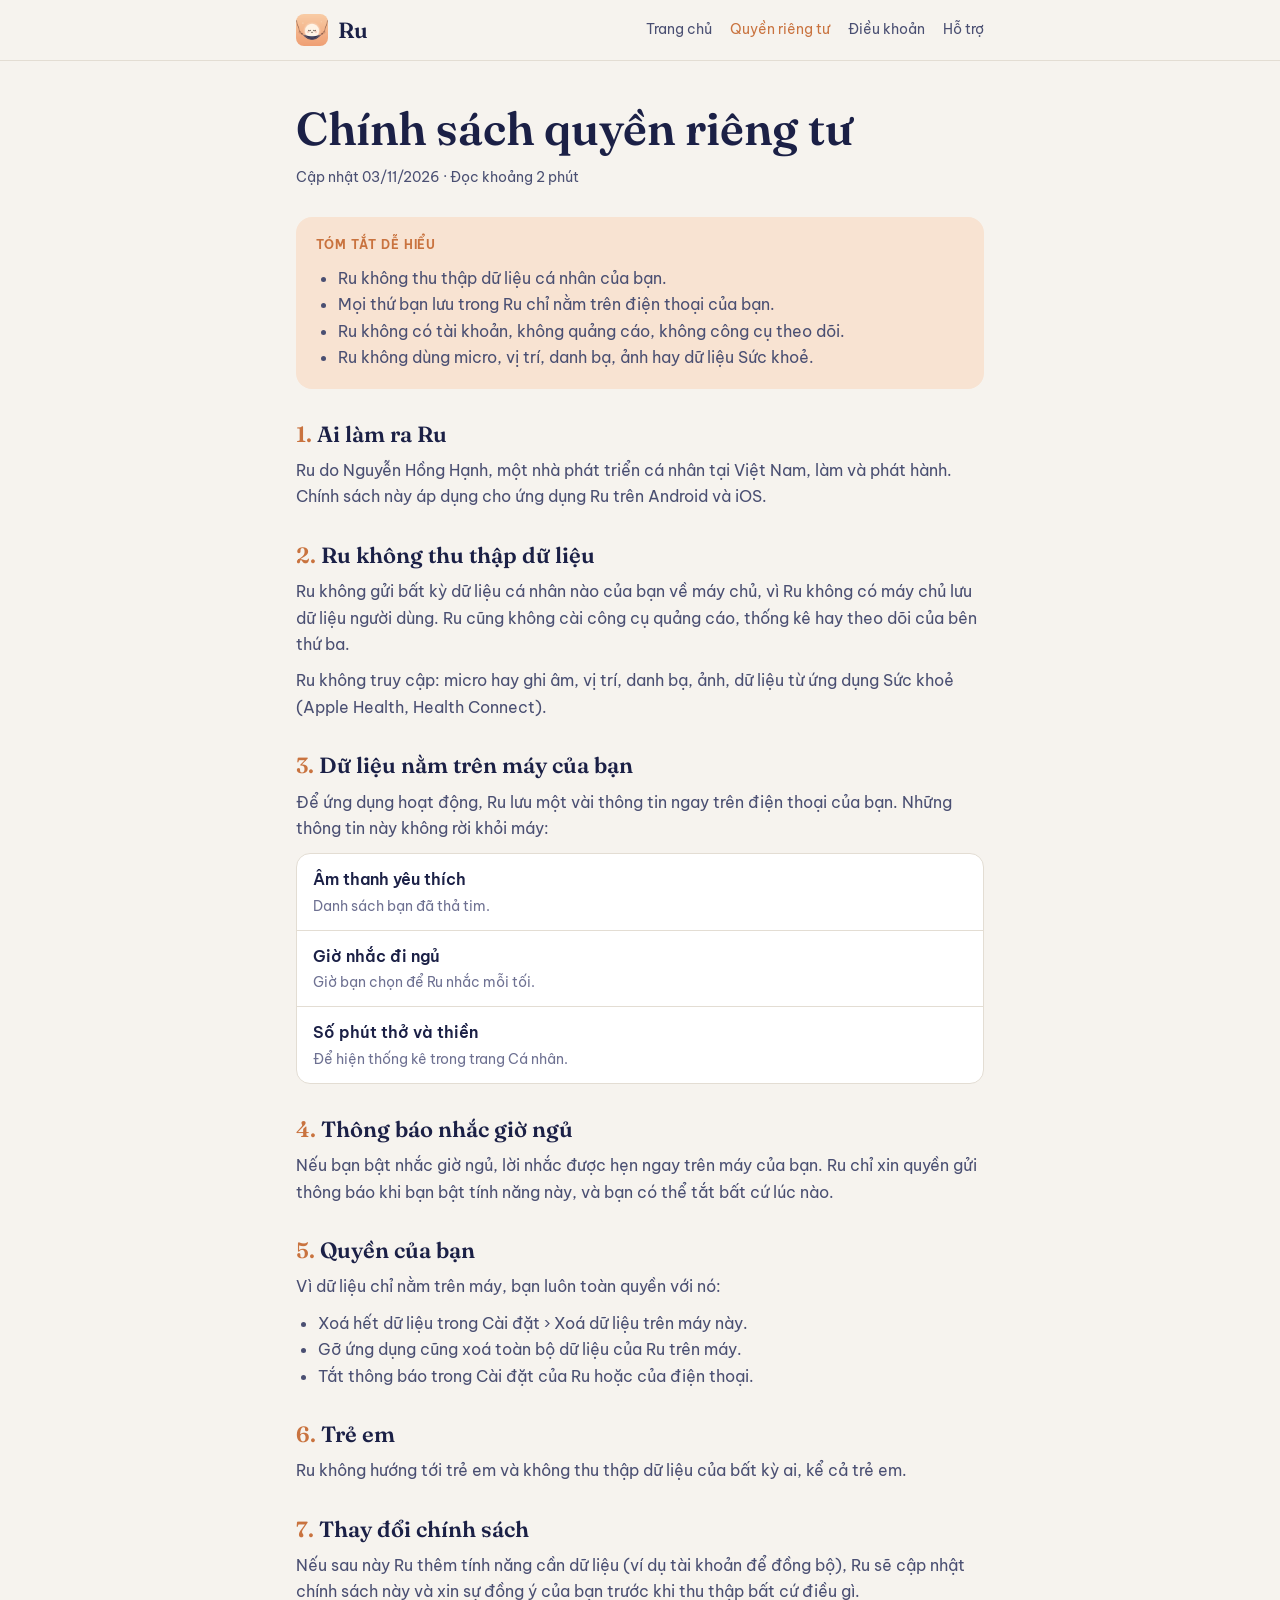
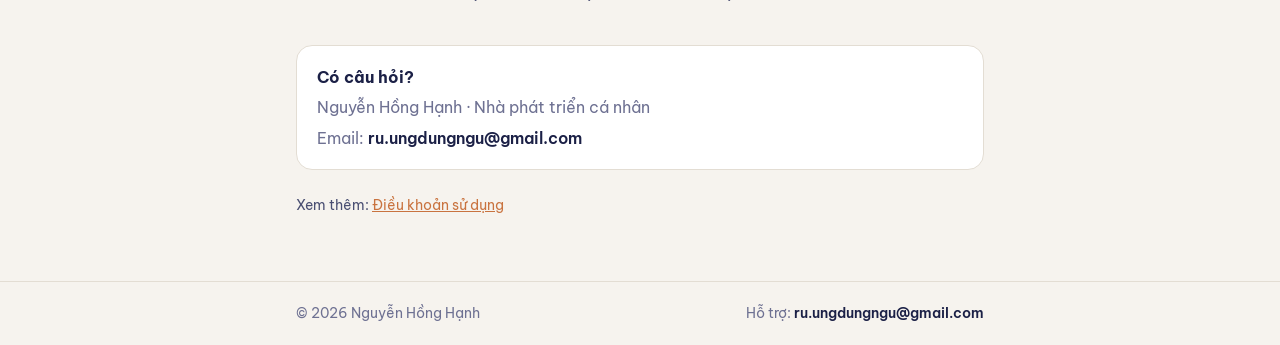
==== privacy.html @ 9fdb12fc "Add files via upload" ====
<!doctype html><html lang="vi"><head><meta charset="utf-8"><meta name="viewport" content="width=device-width,initial-scale=1,viewport-fit=cover"><title>Chính sách quyền riêng tư – Ru</title><meta name="claude:viewport-fit-sides" content="cover"><meta name="description" content="Chính sách quyền riêng tư của ứng dụng Ru."><link rel="icon" href="favicon.png"><link rel="preconnect" href="https://fonts.googleapis.com"><link rel="preconnect" href="https://fonts.gstatic.com" crossorigin><link rel="stylesheet" href="https://fonts.googleapis.com/css2?family=Be+Vietnam+Pro:wght@400;600&family=Fraunces:opsz,wght@9..144,600&display=swap"><link rel="stylesheet" href="style.css"></head><body><header class="top"><div class="wrap"><a class="brand" href="index.html"><img src="icon-192.png" alt="">Ru</a><nav aria-label="Trang"><a href="index.html">Trang chủ</a><a href="privacy.html" aria-current="page">Quyền riêng tư</a><a href="terms.html">Điều khoản</a><a href="support.html">Hỗ trợ</a></nav></div></header><main><div class="wrap"><article class="doc"><h1>Chính sách quyền riêng tư</h1><p class="meta">Cập nhật 03/11/2026 · Đọc khoảng 2 phút</p><div class="summary"><strong>Tóm tắt dễ hiểu</strong><ul><li>Ru không thu thập dữ liệu cá nhân của bạn.</li><li>Mọi thứ bạn lưu trong Ru chỉ nằm trên điện thoại của bạn.</li><li>Ru không có tài khoản, không quảng cáo, không công cụ theo dõi.</li><li>Ru không dùng micro, vị trí, danh bạ, ảnh hay dữ liệu Sức khoẻ.</li></ul></div><section><h2><span class="n">1.</span> Ai làm ra Ru</h2><p>Ru do Nguyễn Hồng Hạnh, một nhà phát triển cá nhân tại Việt Nam, làm và phát hành. Chính sách này áp dụng cho ứng dụng Ru trên Android và iOS.</p></section><section><h2><span class="n">2.</span> Ru không thu thập dữ liệu</h2><p>Ru không gửi bất kỳ dữ liệu cá nhân nào của bạn về máy chủ, vì Ru không có máy chủ lưu dữ liệu người dùng. Ru cũng không cài công cụ quảng cáo, thống kê hay theo dõi của bên thứ ba.</p><p>Ru không truy cập: micro hay ghi âm, vị trí, danh bạ, ảnh, dữ liệu từ ứng dụng Sức khoẻ (Apple Health, Health Connect).</p></section><section><h2><span class="n">3.</span> Dữ liệu nằm trên máy của bạn</h2><p>Để ứng dụng hoạt động, Ru lưu một vài thông tin ngay trên điện thoại của bạn. Những thông tin này không rời khỏi máy:</p><div class="data"><div><b>Âm thanh yêu thích</b><span>Danh sách bạn đã thả tim.</span></div><div><b>Giờ nhắc đi ngủ</b><span>Giờ bạn chọn để Ru nhắc mỗi tối.</span></div><div><b>Số phút thở và thiền</b><span>Để hiện thống kê trong trang Cá nhân.</span></div></div></section><section><h2><span class="n">4.</span> Thông báo nhắc giờ ngủ</h2><p>Nếu bạn bật nhắc giờ ngủ, lời nhắc được hẹn ngay trên máy của bạn. Ru chỉ xin quyền gửi thông báo khi bạn bật tính năng này, và bạn có thể tắt bất cứ lúc nào.</p></section><section><h2><span class="n">5.</span> Quyền của bạn</h2><p>Vì dữ liệu chỉ nằm trên máy, bạn luôn toàn quyền với nó:</p><ul><li>Xoá hết dữ liệu trong Cài đặt › Xoá dữ liệu trên máy này.</li><li>Gỡ ứng dụng cũng xoá toàn bộ dữ liệu của Ru trên máy.</li><li>Tắt thông báo trong Cài đặt của Ru hoặc của điện thoại.</li></ul></section><section><h2><span class="n">6.</span> Trẻ em</h2><p>Ru không hướng tới trẻ em và không thu thập dữ liệu của bất kỳ ai, kể cả trẻ em.</p></section><section><h2><span class="n">7.</span> Thay đổi chính sách</h2><p>Nếu sau này Ru thêm tính năng cần dữ liệu (ví dụ tài khoản để đồng bộ), Ru sẽ cập nhật chính sách này và xin sự đồng ý của bạn trước khi thu thập bất cứ điều gì.</p></section><div class="contact"><b>Có câu hỏi?</b><p>Nguyễn Hồng Hạnh · Nhà phát triển cá nhân</p><p>Email: <span class="mail">ru.ungdungngu@gmail.com</span></p></div><p class="meta" style="margin-top:24px">Xem thêm: <a href="terms.html">Điều khoản sử dụng</a></p></article></div></main><footer><div class="wrap"><span>© 2026 Nguyễn Hồng Hạnh</span><span>Hỗ trợ: <span class="mail">ru.ungdungngu@gmail.com</span></span></div></footer></body></html>
---- style.css ----
:root{
 /* Layout: một cột đọc ~64 ký tự, đầu trang là trăng nằm võng trên nền đêm */
 --bg:#f6f3ee; --surface:#ffffff; --ink:#1b2046; --ink-2:#4a4f72; --ink-3:#6e7192; --line:#e3ddd3; --accent:#c9733f; --accent-soft:#f8e3d2;
 --display:'Fraunces',Georgia,'Times New Roman',serif; --body:'Be Vietnam Pro',system-ui,-apple-system,'Segoe UI',sans-serif;
}
@media (prefers-color-scheme: dark){:root:not([data-theme="light"]){--bg:#0f1324;--surface:#181d33;--ink:#ede8e0;--ink-2:#cfcbdd;--ink-3:#a8a6bc;--line:#2e3554;--accent:#f5b98a;--accent-soft:rgba(245,185,138,.14);color-scheme:dark}}
:root[data-theme="dark"]{--bg:#0f1324;--surface:#181d33;--ink:#ede8e0;--ink-2:#cfcbdd;--ink-3:#a8a6bc;--line:#2e3554;--accent:#f5b98a;--accent-soft:rgba(245,185,138,.14);color-scheme:dark}
*{box-sizing:border-box}
body{margin:0;background:var(--bg);color:var(--ink);font:400 16px/1.65 var(--body);-webkit-font-smoothing:antialiased}
.wrap{max-width:720px;margin:0 auto;padding-left:max(16px,env(safe-area-inset-left,0px));padding-right:max(16px,env(safe-area-inset-right,0px));padding-block:0}
header.top{border-bottom:1px solid var(--line)}
header.top .wrap{display:flex;align-items:center;justify-content:space-between;gap:16px;padding-block:14px;flex-wrap:wrap}
.brand{display:flex;align-items:center;gap:10px;color:var(--ink);text-decoration:none;font:600 22px/1 var(--display)}
.brand img{width:32px;height:32px;border-radius:8px}
nav{display:flex;gap:18px;flex-wrap:wrap}
nav a{color:var(--ink-2);text-decoration:none;font-size:14px}
nav a[aria-current="page"],nav a:hover{color:var(--accent)}
a{color:var(--accent)}
a:focus-visible{outline:2px solid var(--accent);outline-offset:3px;border-radius:4px}
h1,h2,h3{font-family:var(--display);font-weight:600;line-height:1.2;text-wrap:balance;margin:0}
h1{font-size:clamp(32px,6vw,46px)}
h2{font-size:22px}
h3{font-size:18px}
main{padding-block:40px 64px}
.lead{color:var(--ink-2);font-size:18px;margin:12px 0 0}
.meta{color:var(--ink-3);font-size:14px;margin:8px 0 0}
.hero{display:grid;grid-template-columns:auto 1fr;gap:28px;align-items:center;padding-block:24px 8px}
.hero img{width:140px;height:140px;border-radius:32px;max-width:100%}
.hero .soon{display:inline-block;margin-top:18px;padding:8px 14px;border-radius:999px;background:var(--accent-soft);color:var(--ink);font-size:14px;font-weight:600}
@media (max-width:560px){.hero{grid-template-columns:1fr}.hero img{width:104px;height:104px;border-radius:24px}}
.features{display:grid;grid-template-columns:repeat(2,minmax(0,1fr));gap:28px 32px;margin-top:48px}
@media (max-width:560px){.features{grid-template-columns:1fr}}
.feature h3{margin-bottom:6px}
.feature p{margin:0;color:var(--ink-2)}
.feature .k{font-size:12px;letter-spacing:.08em;text-transform:uppercase;color:var(--accent);font-weight:600;margin-bottom:6px;display:block}
.summary{margin:28px 0 8px;padding:18px 20px;border-radius:16px;background:var(--accent-soft)}
.summary strong{display:block;font-size:12px;letter-spacing:.08em;text-transform:uppercase;color:var(--accent);margin-bottom:8px}
.summary ul{margin:0;padding-left:20px}
.doc section{margin-top:32px}
.doc section h2 .n{color:var(--accent)}
.doc p,.doc li{color:var(--ink-2)}
.doc p{margin:10px 0 0}
.doc ul{margin:10px 0 0;padding-left:22px}
.data{margin-top:12px;border:1px solid var(--line);border-radius:14px;background:var(--surface)}
.data div{padding:12px 16px;display:grid;gap:2px}
.data div+div{border-top:1px solid var(--line)}
.data b{color:var(--ink);font-weight:600}
.data span{color:var(--ink-3);font-size:14px}
.contact{margin-top:40px;padding:18px 20px;border:1px solid var(--line);border-radius:16px;background:var(--surface)}
.contact p{margin:4px 0 0;color:var(--ink-3)}
.mail{font-weight:600;color:var(--ink);user-select:all}
.faq details{border-bottom:1px solid var(--line);padding-block:14px}
.faq summary{cursor:pointer;font-weight:600;color:var(--ink)}
.faq details p{margin:8px 0 0;color:var(--ink-2)}
ol.steps{padding-left:22px;color:var(--ink-2)}
footer{border-top:1px solid var(--line);color:var(--ink-3);font-size:14px}
footer .wrap{padding-block:20px;display:flex;justify-content:space-between;gap:12px;flex-wrap:wrap}
@media (prefers-reduced-motion:no-preference){a{transition:color .15s}}
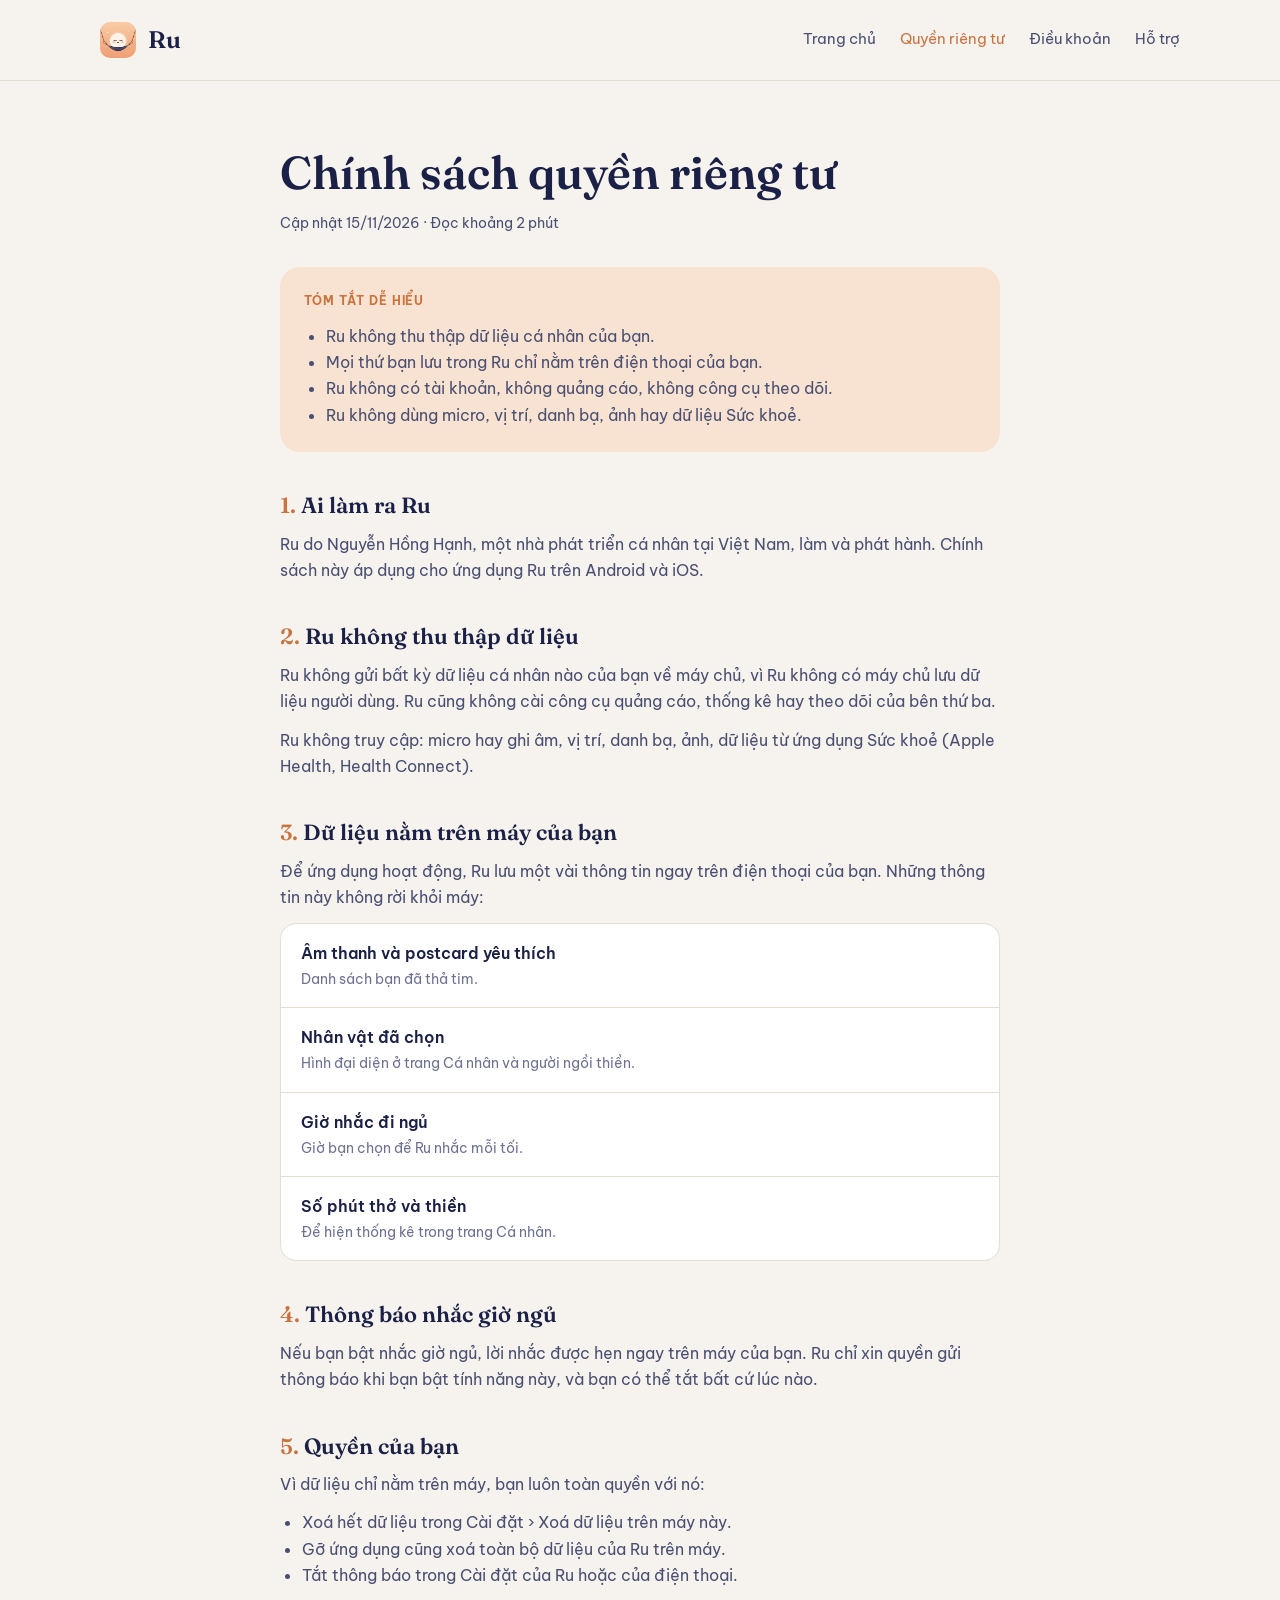
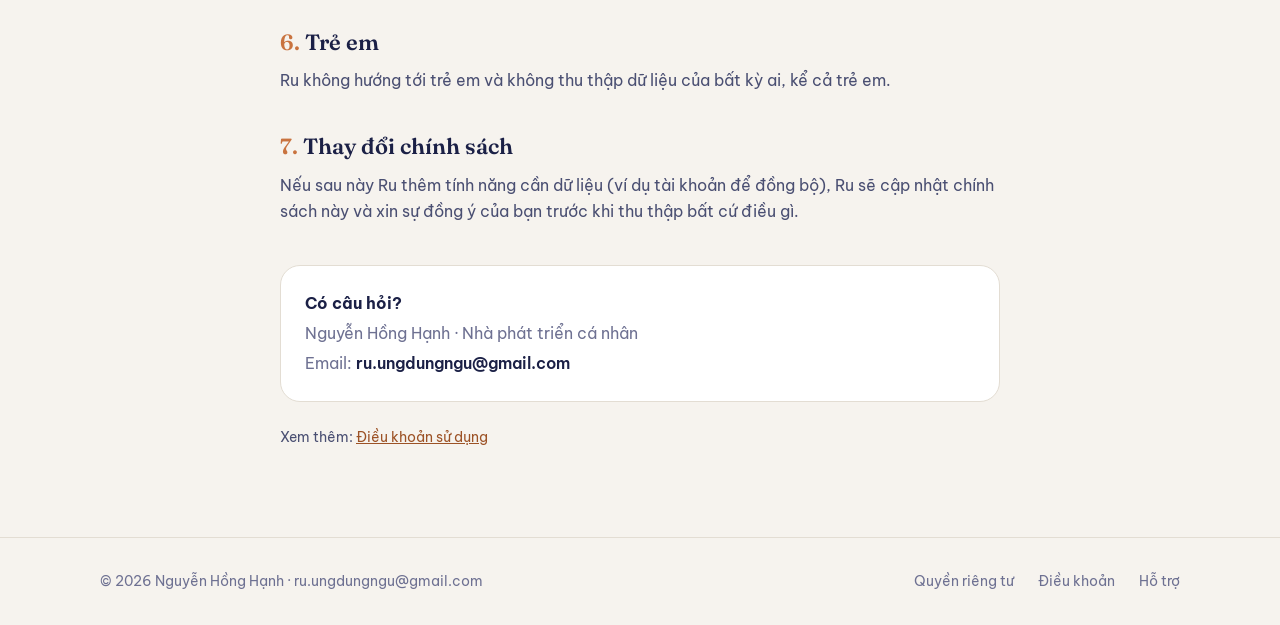
==== commit cf3f75a2: "Add files via upload" ====
--- a/privacy.html
+++ b/privacy.html
@@ -1 +1,86 @@
-<!doctype html><html lang="vi"><head><meta charset="utf-8"><meta name="viewport" content="width=device-width,initial-scale=1,viewport-fit=cover"><title>Chính sách quyền riêng tư – Ru</title><meta name="claude:viewport-fit-sides" content="cover"><meta name="description" content="Chính sách quyền riêng tư của ứng dụng Ru."><link rel="icon" href="favicon.png"><link rel="preconnect" href="https://fonts.googleapis.com"><link rel="preconnect" href="https://fonts.gstatic.com" crossorigin><link rel="stylesheet" href="https://fonts.googleapis.com/css2?family=Be+Vietnam+Pro:wght@400;600&family=Fraunces:opsz,wght@9..144,600&display=swap"><link rel="stylesheet" href="style.css"></head><body><header class="top"><div class="wrap"><a class="brand" href="index.html"><img src="icon-192.png" alt="">Ru</a><nav aria-label="Trang"><a href="index.html">Trang chủ</a><a href="privacy.html" aria-current="page">Quyền riêng tư</a><a href="terms.html">Điều khoản</a><a href="support.html">Hỗ trợ</a></nav></div></header><main><div class="wrap"><article class="doc"><h1>Chính sách quyền riêng tư</h1><p class="meta">Cập nhật 03/11/2026 · Đọc khoảng 2 phút</p><div class="summary"><strong>Tóm tắt dễ hiểu</strong><ul><li>Ru không thu thập dữ liệu cá nhân của bạn.</li><li>Mọi thứ bạn lưu trong Ru chỉ nằm trên điện thoại của bạn.</li><li>Ru không có tài khoản, không quảng cáo, không công cụ theo dõi.</li><li>Ru không dùng micro, vị trí, danh bạ, ảnh hay dữ liệu Sức khoẻ.</li></ul></div><section><h2><span class="n">1.</span> Ai làm ra Ru</h2><p>Ru do Nguyễn Hồng Hạnh, một nhà phát triển cá nhân tại Việt Nam, làm và phát hành. Chính sách này áp dụng cho ứng dụng Ru trên Android và iOS.</p></section><section><h2><span class="n">2.</span> Ru không thu thập dữ liệu</h2><p>Ru không gửi bất kỳ dữ liệu cá nhân nào của bạn về máy chủ, vì Ru không có máy chủ lưu dữ liệu người dùng. Ru cũng không cài công cụ quảng cáo, thống kê hay theo dõi của bên thứ ba.</p><p>Ru không truy cập: micro hay ghi âm, vị trí, danh bạ, ảnh, dữ liệu từ ứng dụng Sức khoẻ (Apple Health, Health Connect).</p></section><section><h2><span class="n">3.</span> Dữ liệu nằm trên máy của bạn</h2><p>Để ứng dụng hoạt động, Ru lưu một vài thông tin ngay trên điện thoại của bạn. Những thông tin này không rời khỏi máy:</p><div class="data"><div><b>Âm thanh yêu thích</b><span>Danh sách bạn đã thả tim.</span></div><div><b>Giờ nhắc đi ngủ</b><span>Giờ bạn chọn để Ru nhắc mỗi tối.</span></div><div><b>Số phút thở và thiền</b><span>Để hiện thống kê trong trang Cá nhân.</span></div></div></section><section><h2><span class="n">4.</span> Thông báo nhắc giờ ngủ</h2><p>Nếu bạn bật nhắc giờ ngủ, lời nhắc được hẹn ngay trên máy của bạn. Ru chỉ xin quyền gửi thông báo khi bạn bật tính năng này, và bạn có thể tắt bất cứ lúc nào.</p></section><section><h2><span class="n">5.</span> Quyền của bạn</h2><p>Vì dữ liệu chỉ nằm trên máy, bạn luôn toàn quyền với nó:</p><ul><li>Xoá hết dữ liệu trong Cài đặt › Xoá dữ liệu trên máy này.</li><li>Gỡ ứng dụng cũng xoá toàn bộ dữ liệu của Ru trên máy.</li><li>Tắt thông báo trong Cài đặt của Ru hoặc của điện thoại.</li></ul></section><section><h2><span class="n">6.</span> Trẻ em</h2><p>Ru không hướng tới trẻ em và không thu thập dữ liệu của bất kỳ ai, kể cả trẻ em.</p></section><section><h2><span class="n">7.</span> Thay đổi chính sách</h2><p>Nếu sau này Ru thêm tính năng cần dữ liệu (ví dụ tài khoản để đồng bộ), Ru sẽ cập nhật chính sách này và xin sự đồng ý của bạn trước khi thu thập bất cứ điều gì.</p></section><div class="contact"><b>Có câu hỏi?</b><p>Nguyễn Hồng Hạnh · Nhà phát triển cá nhân</p><p>Email: <span class="mail">ru.ungdungngu@gmail.com</span></p></div><p class="meta" style="margin-top:24px">Xem thêm: <a href="terms.html">Điều khoản sử dụng</a></p></article></div></main><footer><div class="wrap"><span>© 2026 Nguyễn Hồng Hạnh</span><span>Hỗ trợ: <span class="mail">ru.ungdungngu@gmail.com</span></span></div></footer></body></html>+<!doctype html>
+<html lang="vi">
+<head>
+<meta charset="utf-8">
+<meta name="viewport" content="width=device-width, initial-scale=1">
+<title>Quyền riêng tư – Ru</title>
+<meta name="description" content="Ru lưu mọi dữ liệu ngay trên điện thoại của bạn, không thu thập hay gửi đi bất kỳ thông tin cá nhân nào.">
+<meta name="color-scheme" content="dark light">
+<meta name="theme-color" content="#0b0e1b" media="(prefers-color-scheme: dark)">
+<meta name="theme-color" content="#f6f3ee" media="(prefers-color-scheme: light)">
+<meta property="og:title" content="Quyền riêng tư – Ru">
+<meta property="og:description" content="Ru lưu mọi dữ liệu ngay trên điện thoại của bạn, không thu thập hay gửi đi bất kỳ thông tin cá nhân nào.">
+<meta property="og:type" content="website">
+<meta property="og:image" content="img/icon.png">
+<link rel="icon" type="image/png" href="favicon.png">
+<link rel="apple-touch-icon" href="img/icon.png">
+<link rel="preconnect" href="https://fonts.googleapis.com">
+<link rel="preconnect" href="https://fonts.gstatic.com" crossorigin>
+<link rel="stylesheet" href="https://fonts.googleapis.com/css2?family=Be+Vietnam+Pro:wght@400;500;600&amp;family=Fraunces:opsz,wght@9..144,400;9..144,600&amp;display=swap">
+<style>
+:root{--page:#0b0e1b}
+.wp{--bg:#0b0e1b;--bg2:#0f1324;--sf:#181d33;--bd:#2e3554;--tx:#ede8e0;--tx2:#cfcbdd;--tx3:#a8a6bc;--ac:#f5b98a;--acs:rgba(245,185,138,.12);--on:#2a1a10;--link:#f5b98a}
+@media (prefers-color-scheme: light){
+ :root{--page:#f6f3ee}
+ .wp{--bg:#f6f3ee;--bg2:#efe8dd;--sf:#ffffff;--bd:#e3ddd3;--tx:#1b2046;--tx2:#4a4f72;--tx3:#6e7192;--ac:#c9733f;--acs:#f8e3d2;--on:#ffffff;--link:#9c5226}
+}
+html,body{overflow-x:clip}
+body{margin:0;background:var(--page)}
+.wp{
+ background:var(--bg);color:var(--tx);font-family:'Be Vietnam Pro',system-ui,sans-serif;font-size:16px;line-height:1.65;min-height:100vh;display:flex;flex-direction:column}
+.wp *{box-sizing:border-box}
+.wp .wrap{max-width:1120px;margin:0 auto;width:100%;padding-left:max(20px,env(safe-area-inset-left,0px));padding-right:max(20px,env(safe-area-inset-right,0px))}
+.wp .col{max-width:720px;margin:0 auto}
+.wp a{color:var(--link)}
+.wp nav.top{border-bottom:1px solid var(--bd)}
+.wp nav.top .wrap{display:flex;align-items:center;justify-content:space-between;gap:16px;padding-block:20px;flex-wrap:wrap}
+.wp .brand{display:flex;align-items:center;gap:12px;font-family:'Fraunces',Georgia,serif;font-weight:600;font-size:24px;color:var(--tx);text-decoration:none}
+.wp .brand img{width:36px;height:36px;border-radius:10px}
+.wp .links{display:flex;align-items:center;gap:24px;font-size:15px}
+.wp .links a{color:var(--tx2);text-decoration:none}
+.wp .links a[aria-current="page"]{color:var(--ac)}
+.wp main{padding-block:64px 88px}
+.wp h1,.wp h2{font-family:'Fraunces',Georgia,serif;font-weight:600;margin:0;line-height:1.2}
+.wp h1{font-size:clamp(32px,4vw,46px)}
+.wp h2{font-size:22px}
+.wp .lead{color:var(--tx2);font-size:18px;margin:12px 0 0}
+.wp .meta{color:var(--tx3);font-size:14px;margin:8px 0 0}
+.wp .summary{margin:32px 0 0;padding:24px;border-radius:20px;background:var(--acs)}
+.wp .summary strong{display:block;font-size:12px;letter-spacing:.08em;text-transform:uppercase;color:var(--ac);margin-bottom:8px}
+.wp .summary ul{margin:0;padding-left:20px;color:var(--tx)}
+.wp .doc section{margin-top:40px}
+.wp .doc section h2 .n{color:var(--ac)}
+.wp .doc p,.wp .doc li{color:var(--tx2)}
+.wp .doc p{margin:12px 0 0}
+.wp .doc ul{margin:12px 0 0;padding-left:22px}
+.wp .data{margin-top:12px;border:1px solid var(--bd);border-radius:16px;background:var(--sf)}
+.wp .data div{padding:16px 20px;display:grid;gap:2px}
+.wp .data div+div{border-top:1px solid var(--bd)}
+.wp .data b{color:var(--tx);font-weight:600}
+.wp .data span{color:var(--tx3);font-size:14px}
+.wp .contact{margin-top:40px;padding:24px;border:1px solid var(--bd);border-radius:20px;background:var(--sf)}
+.wp .contact p{margin:4px 0 0;color:var(--tx3)}
+.wp .mail{font-weight:600;color:var(--tx);user-select:all}
+.wp .faq h2{margin-bottom:8px}
+.wp .faq details{border-bottom:1px solid var(--bd);padding-block:16px}
+.wp .faq summary{cursor:pointer;font-weight:600;color:var(--tx);list-style:none;display:flex;justify-content:space-between;gap:16px}
+.wp .faq summary::-webkit-details-marker{display:none}
+.wp .faq summary:after{content:"+";color:var(--ac);font-size:20px;line-height:1}
+.wp .faq details[open] summary:after{content:"–"}
+.wp .faq details p{margin:8px 0 0;color:var(--tx2)}
+.wp ol.steps{padding-left:22px;color:var(--tx2)}
+.wp footer{flex:1 0 auto;display:flex;flex-direction:column;justify-content:center;border-top:1px solid var(--bd);color:var(--tx3);font-size:14px}
+.wp footer .wrap{padding-block:32px;display:flex;justify-content:space-between;gap:16px 32px;flex-wrap:wrap}
+.wp footer .fl{display:flex;gap:24px;flex-wrap:wrap}
+.wp footer a{color:var(--tx3);text-decoration:none}
+@media (max-width:600px){.wp .links .tx{display:none}.wp main{padding-block:48px 64px}}
+</style>
+</head>
+<body>
+<div class="wp">
+ <nav class="top"><div class="wrap"><a class="brand" href="index.html"><img src="img/icon.png" alt="" width="36" height="36">Ru</a><div class="links"><a class="tx" href="index.html">Trang chủ</a><a class="tx" href="privacy.html" aria-current="page">Quyền riêng tư</a><a class="tx" href="terms.html">Điều khoản</a><a class="tx" href="support.html">Hỗ trợ</a></div></div></nav>
+ <main><div class="wrap"><div class="col"><article class="doc"><h1>Chính sách quyền riêng tư</h1><p class="meta">Cập nhật 15/11/2026 · Đọc khoảng 2 phút</p><div class="summary"><strong>Tóm tắt dễ hiểu</strong><ul><li>Ru không thu thập dữ liệu cá nhân của bạn.</li><li>Mọi thứ bạn lưu trong Ru chỉ nằm trên điện thoại của bạn.</li><li>Ru không có tài khoản, không quảng cáo, không công cụ theo dõi.</li><li>Ru không dùng micro, vị trí, danh bạ, ảnh hay dữ liệu Sức khoẻ.</li></ul></div><section><h2><span class="n">1.</span> Ai làm ra Ru</h2><p>Ru do Nguyễn Hồng Hạnh, một nhà phát triển cá nhân tại Việt Nam, làm và phát hành. Chính sách này áp dụng cho ứng dụng Ru trên Android và iOS.</p></section><section><h2><span class="n">2.</span> Ru không thu thập dữ liệu</h2><p>Ru không gửi bất kỳ dữ liệu cá nhân nào của bạn về máy chủ, vì Ru không có máy chủ lưu dữ liệu người dùng. Ru cũng không cài công cụ quảng cáo, thống kê hay theo dõi của bên thứ ba.</p><p>Ru không truy cập: micro hay ghi âm, vị trí, danh bạ, ảnh, dữ liệu từ ứng dụng Sức khoẻ (Apple Health, Health Connect).</p></section><section><h2><span class="n">3.</span> Dữ liệu nằm trên máy của bạn</h2><p>Để ứng dụng hoạt động, Ru lưu một vài thông tin ngay trên điện thoại của bạn. Những thông tin này không rời khỏi máy:</p><div class="data"><div><b>Âm thanh và postcard yêu thích</b><span>Danh sách bạn đã thả tim.</span></div><div><b>Nhân vật đã chọn</b><span>Hình đại diện ở trang Cá nhân và người ngồi thiền.</span></div><div><b>Giờ nhắc đi ngủ</b><span>Giờ bạn chọn để Ru nhắc mỗi tối.</span></div><div><b>Số phút thở và thiền</b><span>Để hiện thống kê trong trang Cá nhân.</span></div></div></section><section><h2><span class="n">4.</span> Thông báo nhắc giờ ngủ</h2><p>Nếu bạn bật nhắc giờ ngủ, lời nhắc được hẹn ngay trên máy của bạn. Ru chỉ xin quyền gửi thông báo khi bạn bật tính năng này, và bạn có thể tắt bất cứ lúc nào.</p></section><section><h2><span class="n">5.</span> Quyền của bạn</h2><p>Vì dữ liệu chỉ nằm trên máy, bạn luôn toàn quyền với nó:</p><ul><li>Xoá hết dữ liệu trong Cài đặt › Xoá dữ liệu trên máy này.</li><li>Gỡ ứng dụng cũng xoá toàn bộ dữ liệu của Ru trên máy.</li><li>Tắt thông báo trong Cài đặt của Ru hoặc của điện thoại.</li></ul></section><section><h2><span class="n">6.</span> Trẻ em</h2><p>Ru không hướng tới trẻ em và không thu thập dữ liệu của bất kỳ ai, kể cả trẻ em.</p></section><section><h2><span class="n">7.</span> Thay đổi chính sách</h2><p>Nếu sau này Ru thêm tính năng cần dữ liệu (ví dụ tài khoản để đồng bộ), Ru sẽ cập nhật chính sách này và xin sự đồng ý của bạn trước khi thu thập bất cứ điều gì.</p></section><div class="contact"><b>Có câu hỏi?</b><p>Nguyễn Hồng Hạnh · Nhà phát triển cá nhân</p><p>Email: <span class="mail">ru.ungdungngu@gmail.com</span></p></div><p class="meta" style="margin-top:24px">Xem thêm: <a href="terms.html">Điều khoản sử dụng</a></p></article></div></div></main>
+ <footer><div class="wrap"><span>© 2026 Nguyễn Hồng Hạnh · ru.ungdungngu@gmail.com</span><div class="fl"><a href="privacy.html">Quyền riêng tư</a><a href="terms.html">Điều khoản</a><a href="support.html">Hỗ trợ</a></div></div></footer>
+</div>
+</body>
+</html>
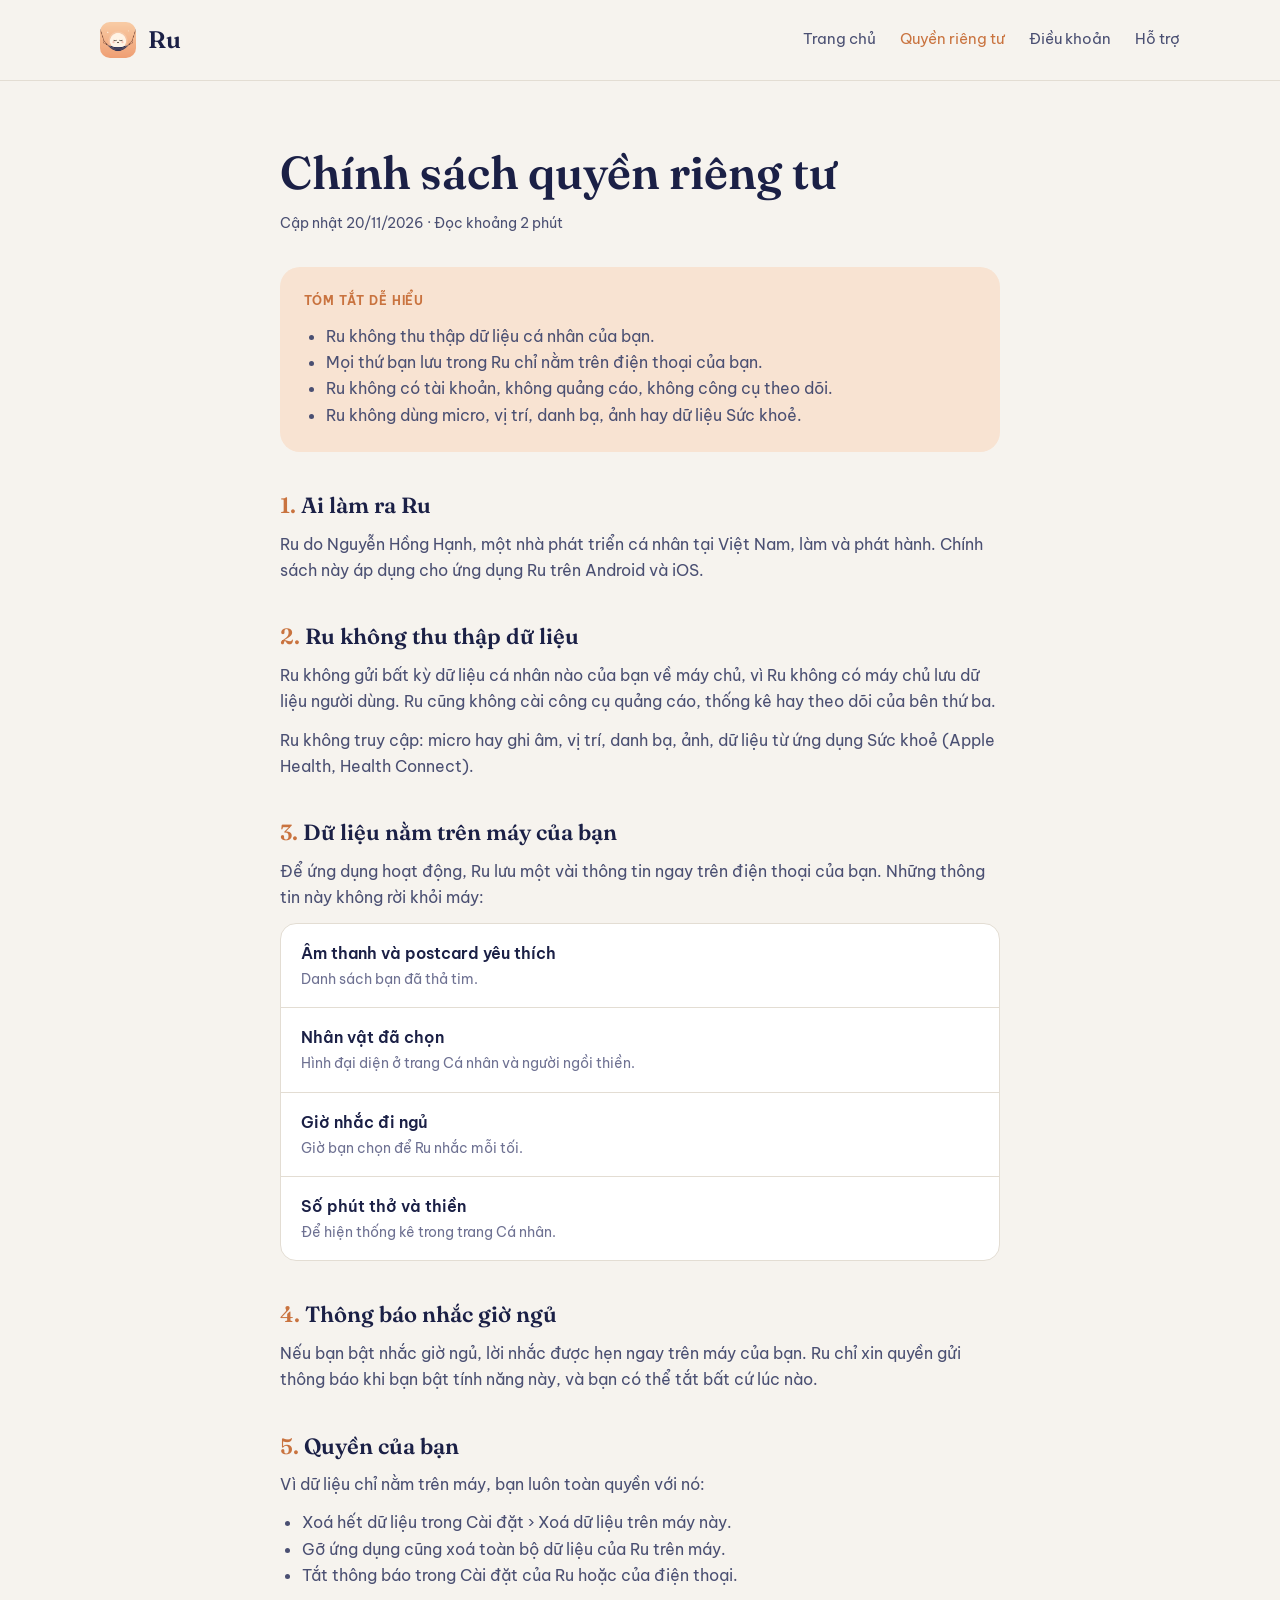
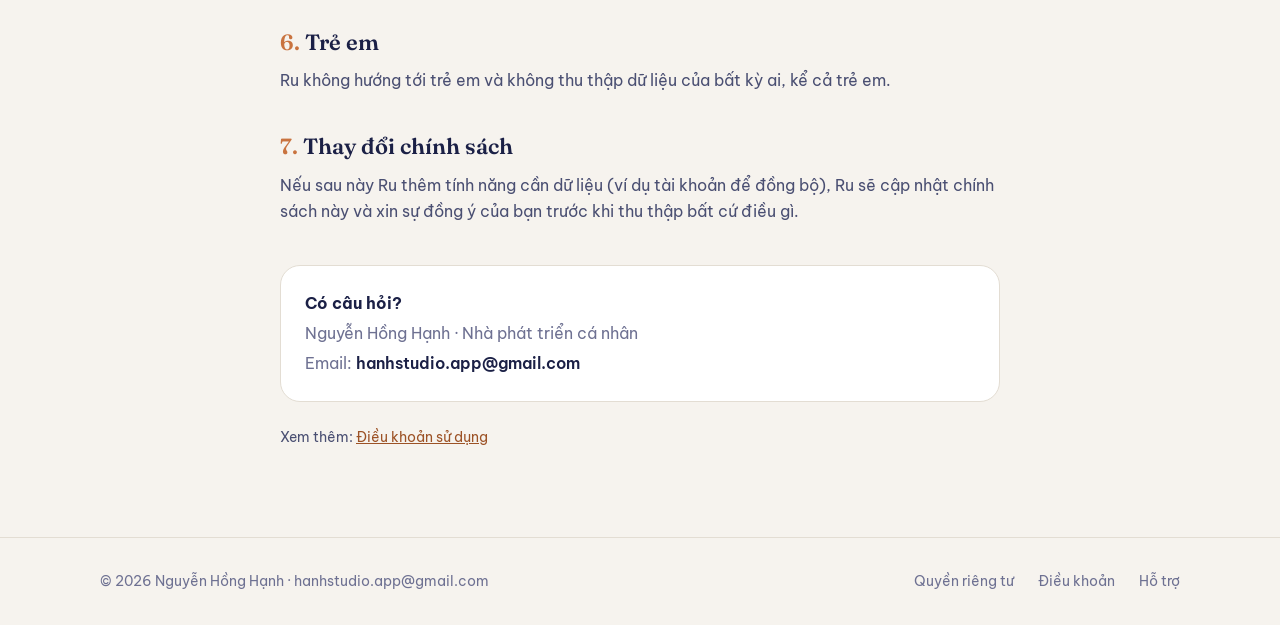
==== commit 23db5bd5: "Add files via upload" ====
--- a/privacy.html
+++ b/privacy.html
@@ -79,8 +79,8 @@
 <body>
 <div class="wp">
  <nav class="top"><div class="wrap"><a class="brand" href="index.html"><img src="img/icon.png" alt="" width="36" height="36">Ru</a><div class="links"><a class="tx" href="index.html">Trang chủ</a><a class="tx" href="privacy.html" aria-current="page">Quyền riêng tư</a><a class="tx" href="terms.html">Điều khoản</a><a class="tx" href="support.html">Hỗ trợ</a></div></div></nav>
- <main><div class="wrap"><div class="col"><article class="doc"><h1>Chính sách quyền riêng tư</h1><p class="meta">Cập nhật 15/11/2026 · Đọc khoảng 2 phút</p><div class="summary"><strong>Tóm tắt dễ hiểu</strong><ul><li>Ru không thu thập dữ liệu cá nhân của bạn.</li><li>Mọi thứ bạn lưu trong Ru chỉ nằm trên điện thoại của bạn.</li><li>Ru không có tài khoản, không quảng cáo, không công cụ theo dõi.</li><li>Ru không dùng micro, vị trí, danh bạ, ảnh hay dữ liệu Sức khoẻ.</li></ul></div><section><h2><span class="n">1.</span> Ai làm ra Ru</h2><p>Ru do Nguyễn Hồng Hạnh, một nhà phát triển cá nhân tại Việt Nam, làm và phát hành. Chính sách này áp dụng cho ứng dụng Ru trên Android và iOS.</p></section><section><h2><span class="n">2.</span> Ru không thu thập dữ liệu</h2><p>Ru không gửi bất kỳ dữ liệu cá nhân nào của bạn về máy chủ, vì Ru không có máy chủ lưu dữ liệu người dùng. Ru cũng không cài công cụ quảng cáo, thống kê hay theo dõi của bên thứ ba.</p><p>Ru không truy cập: micro hay ghi âm, vị trí, danh bạ, ảnh, dữ liệu từ ứng dụng Sức khoẻ (Apple Health, Health Connect).</p></section><section><h2><span class="n">3.</span> Dữ liệu nằm trên máy của bạn</h2><p>Để ứng dụng hoạt động, Ru lưu một vài thông tin ngay trên điện thoại của bạn. Những thông tin này không rời khỏi máy:</p><div class="data"><div><b>Âm thanh và postcard yêu thích</b><span>Danh sách bạn đã thả tim.</span></div><div><b>Nhân vật đã chọn</b><span>Hình đại diện ở trang Cá nhân và người ngồi thiền.</span></div><div><b>Giờ nhắc đi ngủ</b><span>Giờ bạn chọn để Ru nhắc mỗi tối.</span></div><div><b>Số phút thở và thiền</b><span>Để hiện thống kê trong trang Cá nhân.</span></div></div></section><section><h2><span class="n">4.</span> Thông báo nhắc giờ ngủ</h2><p>Nếu bạn bật nhắc giờ ngủ, lời nhắc được hẹn ngay trên máy của bạn. Ru chỉ xin quyền gửi thông báo khi bạn bật tính năng này, và bạn có thể tắt bất cứ lúc nào.</p></section><section><h2><span class="n">5.</span> Quyền của bạn</h2><p>Vì dữ liệu chỉ nằm trên máy, bạn luôn toàn quyền với nó:</p><ul><li>Xoá hết dữ liệu trong Cài đặt › Xoá dữ liệu trên máy này.</li><li>Gỡ ứng dụng cũng xoá toàn bộ dữ liệu của Ru trên máy.</li><li>Tắt thông báo trong Cài đặt của Ru hoặc của điện thoại.</li></ul></section><section><h2><span class="n">6.</span> Trẻ em</h2><p>Ru không hướng tới trẻ em và không thu thập dữ liệu của bất kỳ ai, kể cả trẻ em.</p></section><section><h2><span class="n">7.</span> Thay đổi chính sách</h2><p>Nếu sau này Ru thêm tính năng cần dữ liệu (ví dụ tài khoản để đồng bộ), Ru sẽ cập nhật chính sách này và xin sự đồng ý của bạn trước khi thu thập bất cứ điều gì.</p></section><div class="contact"><b>Có câu hỏi?</b><p>Nguyễn Hồng Hạnh · Nhà phát triển cá nhân</p><p>Email: <span class="mail">ru.ungdungngu@gmail.com</span></p></div><p class="meta" style="margin-top:24px">Xem thêm: <a href="terms.html">Điều khoản sử dụng</a></p></article></div></div></main>
- <footer><div class="wrap"><span>© 2026 Nguyễn Hồng Hạnh · ru.ungdungngu@gmail.com</span><div class="fl"><a href="privacy.html">Quyền riêng tư</a><a href="terms.html">Điều khoản</a><a href="support.html">Hỗ trợ</a></div></div></footer>
+ <main><div class="wrap"><div class="col"><article class="doc"><h1>Chính sách quyền riêng tư</h1><p class="meta">Cập nhật 20/11/2026 · Đọc khoảng 2 phút</p><div class="summary"><strong>Tóm tắt dễ hiểu</strong><ul><li>Ru không thu thập dữ liệu cá nhân của bạn.</li><li>Mọi thứ bạn lưu trong Ru chỉ nằm trên điện thoại của bạn.</li><li>Ru không có tài khoản, không quảng cáo, không công cụ theo dõi.</li><li>Ru không dùng micro, vị trí, danh bạ, ảnh hay dữ liệu Sức khoẻ.</li></ul></div><section><h2><span class="n">1.</span> Ai làm ra Ru</h2><p>Ru do Nguyễn Hồng Hạnh, một nhà phát triển cá nhân tại Việt Nam, làm và phát hành. Chính sách này áp dụng cho ứng dụng Ru trên Android và iOS.</p></section><section><h2><span class="n">2.</span> Ru không thu thập dữ liệu</h2><p>Ru không gửi bất kỳ dữ liệu cá nhân nào của bạn về máy chủ, vì Ru không có máy chủ lưu dữ liệu người dùng. Ru cũng không cài công cụ quảng cáo, thống kê hay theo dõi của bên thứ ba.</p><p>Ru không truy cập: micro hay ghi âm, vị trí, danh bạ, ảnh, dữ liệu từ ứng dụng Sức khoẻ (Apple Health, Health Connect).</p></section><section><h2><span class="n">3.</span> Dữ liệu nằm trên máy của bạn</h2><p>Để ứng dụng hoạt động, Ru lưu một vài thông tin ngay trên điện thoại của bạn. Những thông tin này không rời khỏi máy:</p><div class="data"><div><b>Âm thanh và postcard yêu thích</b><span>Danh sách bạn đã thả tim.</span></div><div><b>Nhân vật đã chọn</b><span>Hình đại diện ở trang Cá nhân và người ngồi thiền.</span></div><div><b>Giờ nhắc đi ngủ</b><span>Giờ bạn chọn để Ru nhắc mỗi tối.</span></div><div><b>Số phút thở và thiền</b><span>Để hiện thống kê trong trang Cá nhân.</span></div></div></section><section><h2><span class="n">4.</span> Thông báo nhắc giờ ngủ</h2><p>Nếu bạn bật nhắc giờ ngủ, lời nhắc được hẹn ngay trên máy của bạn. Ru chỉ xin quyền gửi thông báo khi bạn bật tính năng này, và bạn có thể tắt bất cứ lúc nào.</p></section><section><h2><span class="n">5.</span> Quyền của bạn</h2><p>Vì dữ liệu chỉ nằm trên máy, bạn luôn toàn quyền với nó:</p><ul><li>Xoá hết dữ liệu trong Cài đặt › Xoá dữ liệu trên máy này.</li><li>Gỡ ứng dụng cũng xoá toàn bộ dữ liệu của Ru trên máy.</li><li>Tắt thông báo trong Cài đặt của Ru hoặc của điện thoại.</li></ul></section><section><h2><span class="n">6.</span> Trẻ em</h2><p>Ru không hướng tới trẻ em và không thu thập dữ liệu của bất kỳ ai, kể cả trẻ em.</p></section><section><h2><span class="n">7.</span> Thay đổi chính sách</h2><p>Nếu sau này Ru thêm tính năng cần dữ liệu (ví dụ tài khoản để đồng bộ), Ru sẽ cập nhật chính sách này và xin sự đồng ý của bạn trước khi thu thập bất cứ điều gì.</p></section><div class="contact"><b>Có câu hỏi?</b><p>Nguyễn Hồng Hạnh · Nhà phát triển cá nhân</p><p>Email: <span class="mail">hanhstudio.app@gmail.com</span></p></div><p class="meta" style="margin-top:24px">Xem thêm: <a href="terms.html">Điều khoản sử dụng</a></p></article></div></div></main>
+ <footer><div class="wrap"><span>© 2026 Nguyễn Hồng Hạnh · hanhstudio.app@gmail.com</span><div class="fl"><a href="privacy.html">Quyền riêng tư</a><a href="terms.html">Điều khoản</a><a href="support.html">Hỗ trợ</a></div></div></footer>
 </div>
 </body>
 </html>
